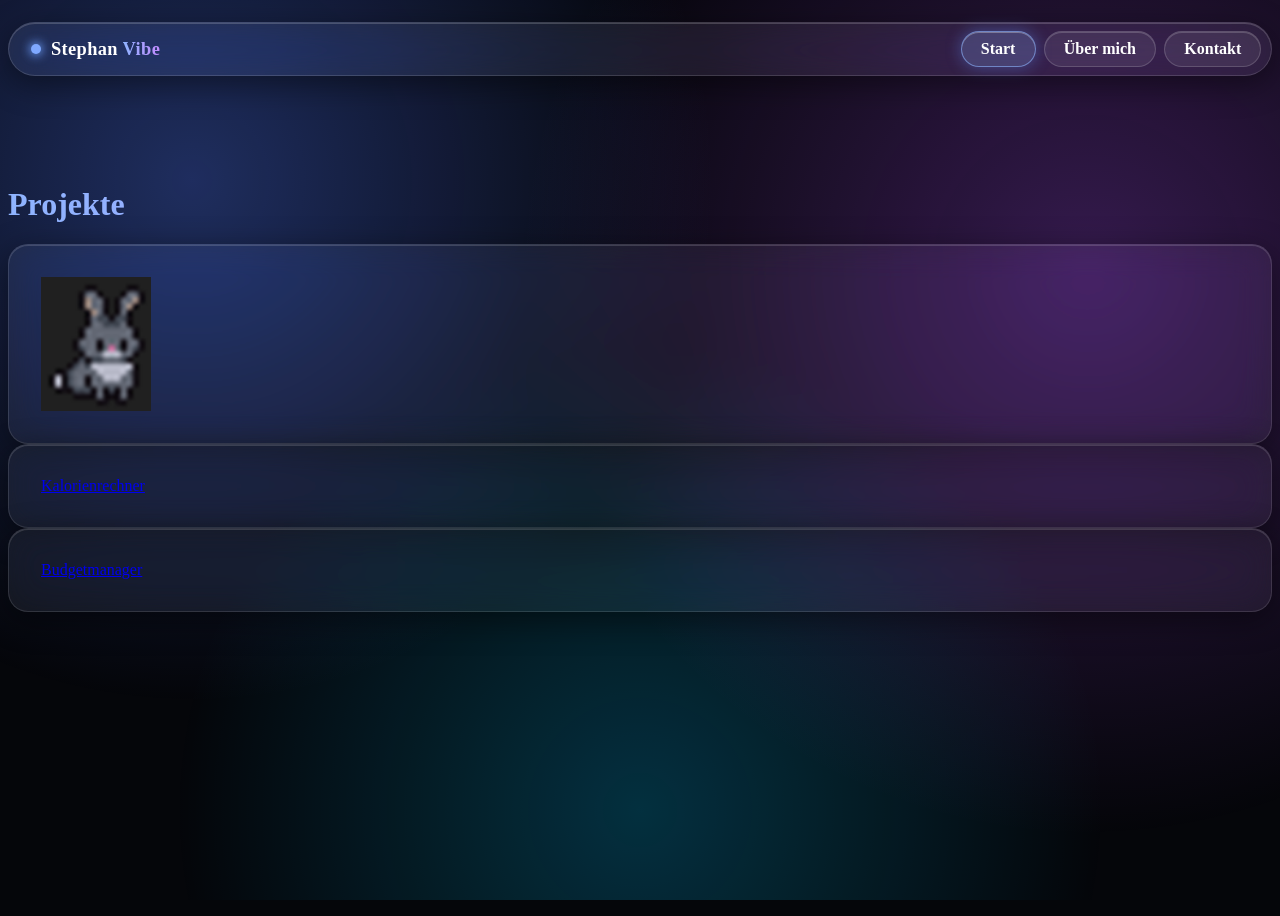
==== buecher.html @ 0dea40d4 "." ====
<!DOCTYPE html>
<html lang="de">

<head>
    <meta charset="UTF-8">
    <meta name="viewport" content="width=device-width, initial-scale=1.0">
    <title>Stephan Vibe - Bücher</title>

    <link rel="stylesheet" href="css/bootstrap.min.css">
    <link rel="stylesheet" href="css/style.css">
    <link rel="stylesheet" href="css/glass.css">
    <link rel="stylesheet" href="css/ueberMich.css">
</head>
<body class="text-light">

    <header class="fixed-top glass-header">
        <div class="container">
            <nav class="glass-nav">
                <a class="nav-brand" href="index.html">
                    <span class="brand-dot"></span>
                    <span class="brand-text">Stephan <span>Vibe</span></span>
                </a>

                <div class="nav-buttons">
                    <a class="glass-button active" href="index.html">Start</a>
                    <a class="glass-button" href="ueberMich.html">Über mich</a>
                    <a class="glass-button" href="kontakt.html">Kontakt</a>
                </div>
            </nav>
        </div>
    </header>

    <main class="container" style="margin-top: 110px;">
        <h1 class="page-title mb-5 text-center">Projekte</h1>

        <div class="glass-card hobby-card mb-4">
            <a href="https://stephanvibe.github.io/HoppelHase/" target="_blank">
                <img src="pictures/bunny.png" class="hobby-img">
            </a>
        </div>

        <div class="glass-card hobby-card mb-4">
            <a href="https://stephanvibe.github.io/Kalorienrechner/" target="_blank">Kalorienrechner</a>
        </div>

        <div class="glass-card hobby-card mb-4">
            <a href="https://stephanvibe.github.io/Budgetmanager/" target="_blank">Budgetmanager</a>
        </div>
    </main>
    

</body>
---- css/style.css ----
.custom-button-style {
    /* Macht das Element zu einer Box, die Breite und Höhe akzeptiert */
    display: flex;

    /* Deine Wunsch-Größe (erzwingen) */
    width: 7rem;
    height: 3rem;

    background-color: transparent;

    /* Text-Farbe und Unterstrich entfernen */
    color: white;
    text-decoration: none;


    /* Damit es beim Hovern weich einfadet */
    transition: background-color 0.3s ease, border-color 0.3s ease, box-shadow 0.3s ease;



    justify-content: center;
    align-items: center;
    border-radius: 1rem;

    border-style: solid;
    border-width: 1.6px;
    border-top-color: #ffffff;
    /* Oben weiß */
    border-left-color: #ffffff;
    /* Links weiß */
    border-right-color: #000000;
    /* Rechts dunkel */
    border-bottom-color: #000000;
    /* Unten dunkel */

    transition: all 0.1s ease;

}

/* Der Zustand, wenn man den Button gedrückt HÄLT */
.custom-button-style:active {
    /* 3D-Effekt umdrehen: Licht schaltet um auf unten rechts */
    border-top-color: #333333;
    /* Oben dunkel */
    border-left-color: #333333;
    /* Links dunkel */
    border-right-color: #ffffff;
    /* Rechts weiß */
    border-bottom-color: #ffffff;
    /* Unten weiß */

    /* Optional: Ein minimales Absenken nach unten rechts verstärkt den 3D-Effekt beim Drücken */
    transform: translate(1px, 1px);
}


/* Der Hover-Effekt, damit sich beim Drüberfahren auch was tut */
.white-hover:hover {
    box-shadow: 0 10px 20px rgba(255, 255, 255, 0.7);
    border-radius: 1rem;
}



.btn-hover-red:hover {
    box-shadow: 0 10px 20px rgba(255, 0, 0, 0.6);
    border-radius: 1rem;

}
---- css/glass.css ----
/* ===== glass.css – gemeinsam für alle Seiten ===== */

/* ---------- Hintergrund mit Lichtflecken ---------- */
body {
    background: #05060a !important;
    min-height: 100vh;
    overflow-x: hidden; /* nie seitlich scrollen */
}

body::before {
    content: "";
    position: fixed;
    inset: 0;
    z-index: -1;
    background:
        radial-gradient(circle at 15% 20%, rgba(80, 120, 255, 0.35), transparent 40%),
        radial-gradient(circle at 85% 30%, rgba(180, 80, 255, 0.28), transparent 45%),
        radial-gradient(circle at 50% 90%, rgba(0, 200, 255, 0.22), transparent 45%);
}

/* ---------- Glas-Karte ---------- */
.glass-card {
    --mx: 50%;
    --my: 50%;
    position: relative;
    overflow: hidden;
    padding: 2rem;
    border-radius: 20px;
    background: rgba(255, 255, 255, 0.06);
    -webkit-backdrop-filter: blur(16px) saturate(140%);
    backdrop-filter: blur(16px) saturate(140%);
    border: 1px solid rgba(255, 255, 255, 0.12);
    box-shadow:
        0 8px 32px rgba(0, 0, 0, 0.45),
        inset 0 1px 0 rgba(255, 255, 255, 0.15);
    transition: transform 0.3s ease, border-color 0.3s ease, box-shadow 0.3s ease;
}

/* Lichtkegel, der der Maus folgt */
.glass-card::before {
    content: "";
    position: absolute;
    inset: 0;
    pointer-events: none;
    opacity: 0;
    transition: opacity 0.3s ease;
    background: radial-gradient(
        350px circle at var(--mx) var(--my),
        rgba(130, 170, 255, 0.22),
        transparent 60%
    );
}

.glass-card:hover {
    transform: translateY(-4px);
    border-color: rgba(140, 180, 255, 0.55);
    box-shadow:
        0 12px 40px rgba(0, 0, 0, 0.5),
        0 0 28px rgba(100, 150, 255, 0.45),
        inset 0 1px 0 rgba(255, 255, 255, 0.25);
}

.glass-card:hover::before {
    opacity: 1;
}

/* Inhalt über dem Lichtkegel halten */
.glass-card > * {
    position: relative;
    z-index: 1;
}

/* ---------- Schwebende Glas-Navigation ---------- */
.glass-header {
    padding-top: 14px;
    pointer-events: none; /* nur die Pille selbst ist klickbar */
}

.glass-nav {
    pointer-events: auto;
    display: flex;
    align-items: center;
    justify-content: space-between;
    gap: 1rem;
    padding: 0.5rem 0.6rem 0.5rem 1.4rem;
    border-radius: 999px;
    background: rgba(255, 255, 255, 0.07);
    -webkit-backdrop-filter: blur(18px) saturate(150%);
    backdrop-filter: blur(18px) saturate(150%);
    border: 1px solid rgba(255, 255, 255, 0.14);
    box-shadow:
        0 8px 32px rgba(0, 0, 0, 0.45),
        inset 0 1px 0 rgba(255, 255, 255, 0.18);
}

/* ---------- Schriftzug ---------- */
.nav-brand {
    display: flex;
    align-items: center;
    gap: 0.6rem;
    text-decoration: none;
    font-weight: 700;
    font-size: 1.15rem;
    letter-spacing: 0.02em;
    color: #fff;
    white-space: nowrap;
}

.nav-brand:hover {
    color: #fff;
}

.brand-dot {
    width: 10px;
    height: 10px;
    border-radius: 50%;
    background: #7fa8ff;
    box-shadow: 0 0 10px 2px rgba(110, 160, 255, 0.8);
    animation: brandPulse 2.4s ease-in-out infinite;
}

.brand-text span {
    background: linear-gradient(90deg, #8fb4ff, #c28bff);
    -webkit-background-clip: text;
    background-clip: text;
    color: transparent;
}

@keyframes brandPulse {
    0%, 100% { opacity: 1;   transform: scale(1); }
    50%      { opacity: 0.6; transform: scale(0.8); }
}

.nav-buttons {
    display: flex;
    align-items: center;
    gap: 0.5rem;
}

/* ---------- Glas-Button ---------- */
.glass-button {
    position: relative;
    overflow: hidden;
    display: inline-block;
    padding: 0.5rem 1.2rem;
    border-radius: 999px;
    color: #fff;
    font-weight: 600;
    text-decoration: none;
    white-space: nowrap;
    background: rgba(255, 255, 255, 0.08);
    border: 1px solid rgba(255, 255, 255, 0.16);
    box-shadow: inset 0 1px 0 rgba(255, 255, 255, 0.18);
    transition: transform 0.25s ease, background 0.25s ease,
                border-color 0.25s ease, box-shadow 0.25s ease;
}

/* Lichtstreifen, der beim Hover über den Button läuft */
.glass-button::after {
    content: "";
    position: absolute;
    top: 0;
    left: -80%;
    width: 50%;
    height: 100%;
    pointer-events: none;
    background: linear-gradient(
        110deg,
        transparent,
        rgba(255, 255, 255, 0.35),
        transparent
    );
    transform: skewX(-20deg);
}

.glass-button:hover {
    color: #fff;
    transform: translateY(-2px);
    background: rgba(140, 180, 255, 0.18);
    border-color: rgba(140, 180, 255, 0.65);
    box-shadow:
        0 0 22px rgba(100, 150, 255, 0.55),
        inset 0 1px 0 rgba(255, 255, 255, 0.3);
}

.glass-button:hover::after {
    left: 130%;
    transition: left 0.7s ease;
}

.glass-button:active {
    transform: translateY(0);
}

/* Aktuelle Seite hervorheben */
.glass-button.active {
    background: rgba(140, 180, 255, 0.22);
    border-color: rgba(140, 180, 255, 0.6);
    box-shadow:
        0 0 16px rgba(100, 150, 255, 0.4),
        inset 0 1px 0 rgba(255, 255, 255, 0.3);
}

/* ---------- Handy: Navigation in zwei Zeilen ---------- */
@media (max-width: 575.98px) {
    .glass-header { padding-top: 10px; }

    .glass-nav {
        flex-direction: column;
        align-items: stretch;
        gap: 0.6rem;
        padding: 0.7rem 0.7rem;
        border-radius: 24px;
    }

    .nav-brand {
        justify-content: center;
        font-size: 1.05rem;
    }

    .nav-buttons {
        width: 100%;
        gap: 0.4rem;
    }

    /* drei gleich breite Buttons, die nie über den Rand laufen */
    .nav-buttons .glass-button {
        flex: 1 1 0;
        min-width: 0;
        text-align: center;
        padding: 0.5rem 0.25rem;
        font-size: 0.88rem;
    }

    .glass-card { padding: 1.5rem; }
}

/* Sehr schmale Handys */
@media (max-width: 359.98px) {
    .nav-buttons .glass-button { font-size: 0.78rem; }
    .nav-brand { font-size: 0.95rem; }
}
---- css/ueberMich.css ----
/* ===== ueberMich.css – nur "Über mich" ===== */

.page-title {
    background: linear-gradient(90deg, #8fb4ff, #c28bff);
    -webkit-background-clip: text;
    background-clip: text;
    color: transparent;
    font-weight: 700;
}

.hobby-img {
    display: block;
    width: 100%;
    max-width: 110px;
    height: auto;
    object-fit: contain;
    transition: transform 0.3s ease, filter 0.3s ease;
}

.hobby-card:hover .hobby-img {
    transform: scale(1.06);
    filter: drop-shadow(0 0 14px rgba(120, 165, 255, 0.7));
}

/* Schach-Bild ist ein Link: zusätzlich eigener Glow */
a.hobby-link:hover .hobby-img {
    transform: scale(1.12);
    filter: drop-shadow(0 0 18px rgba(160, 200, 255, 0.95));
}
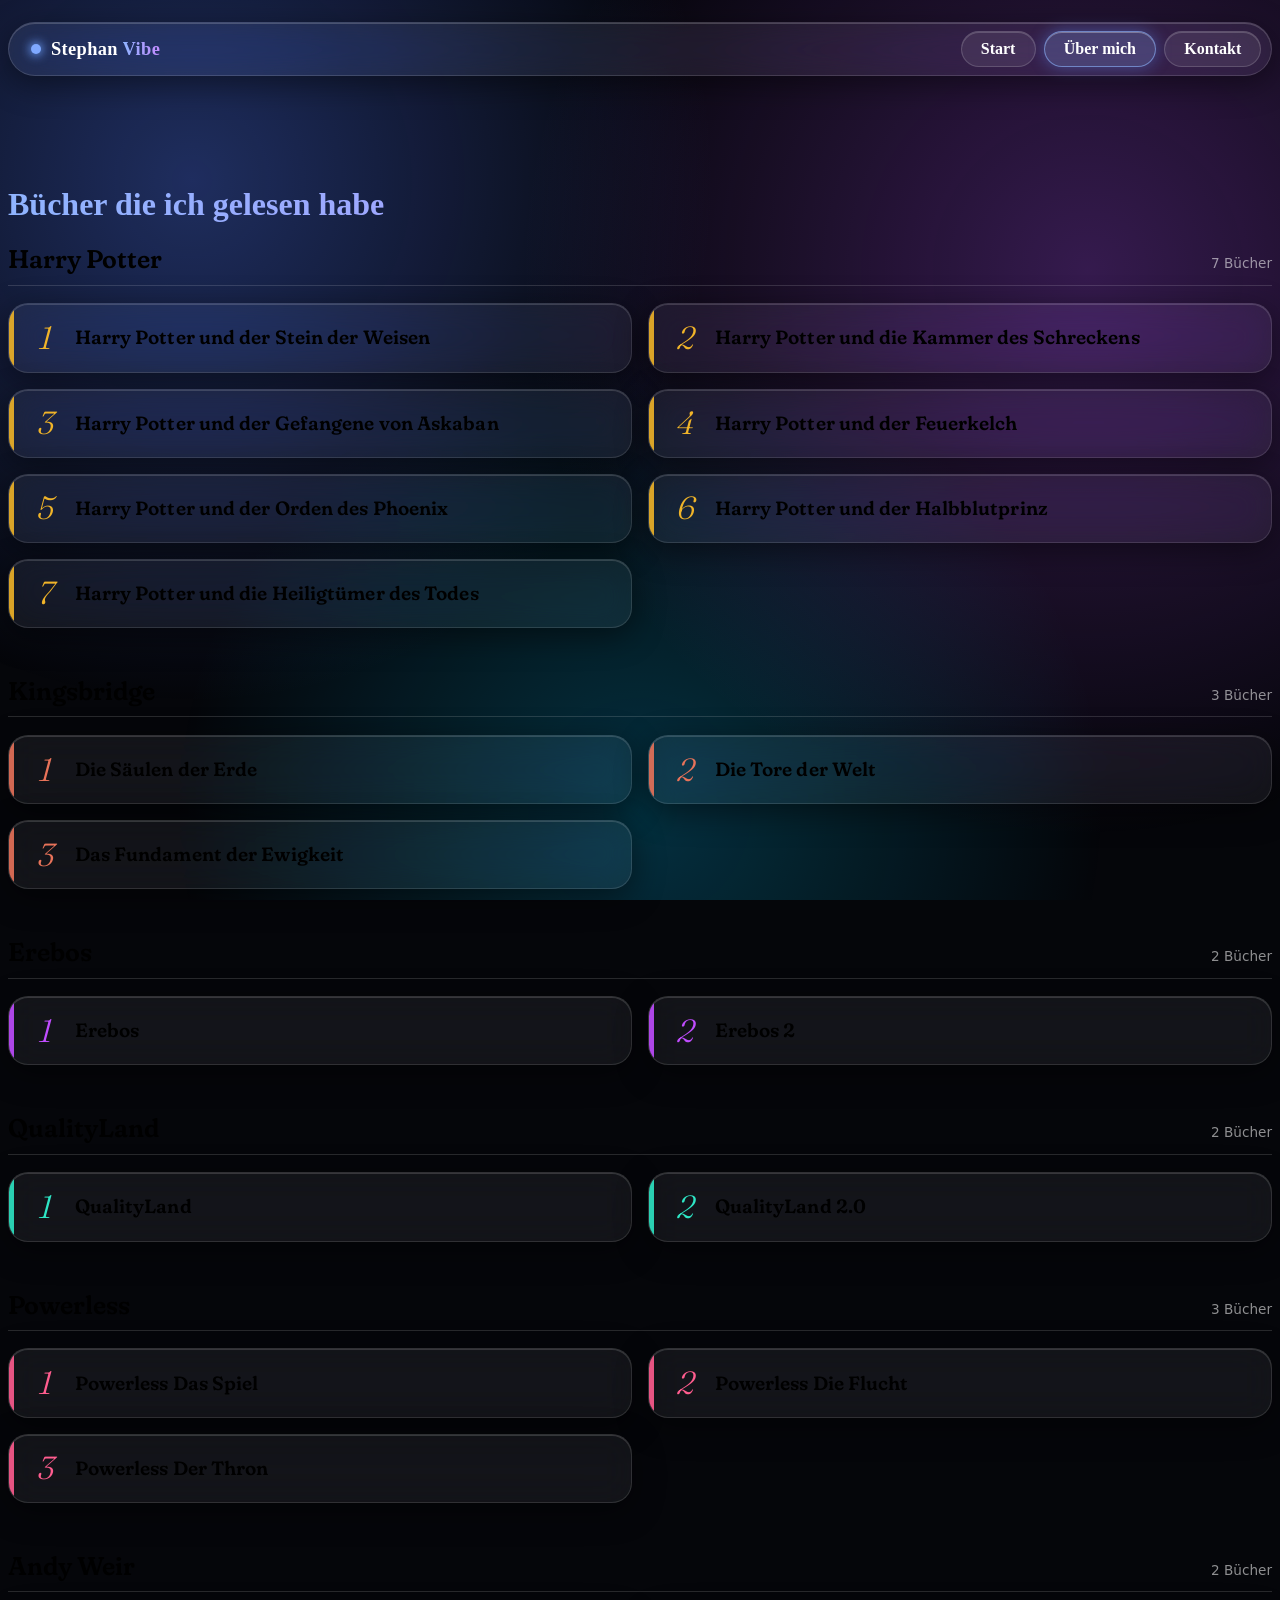
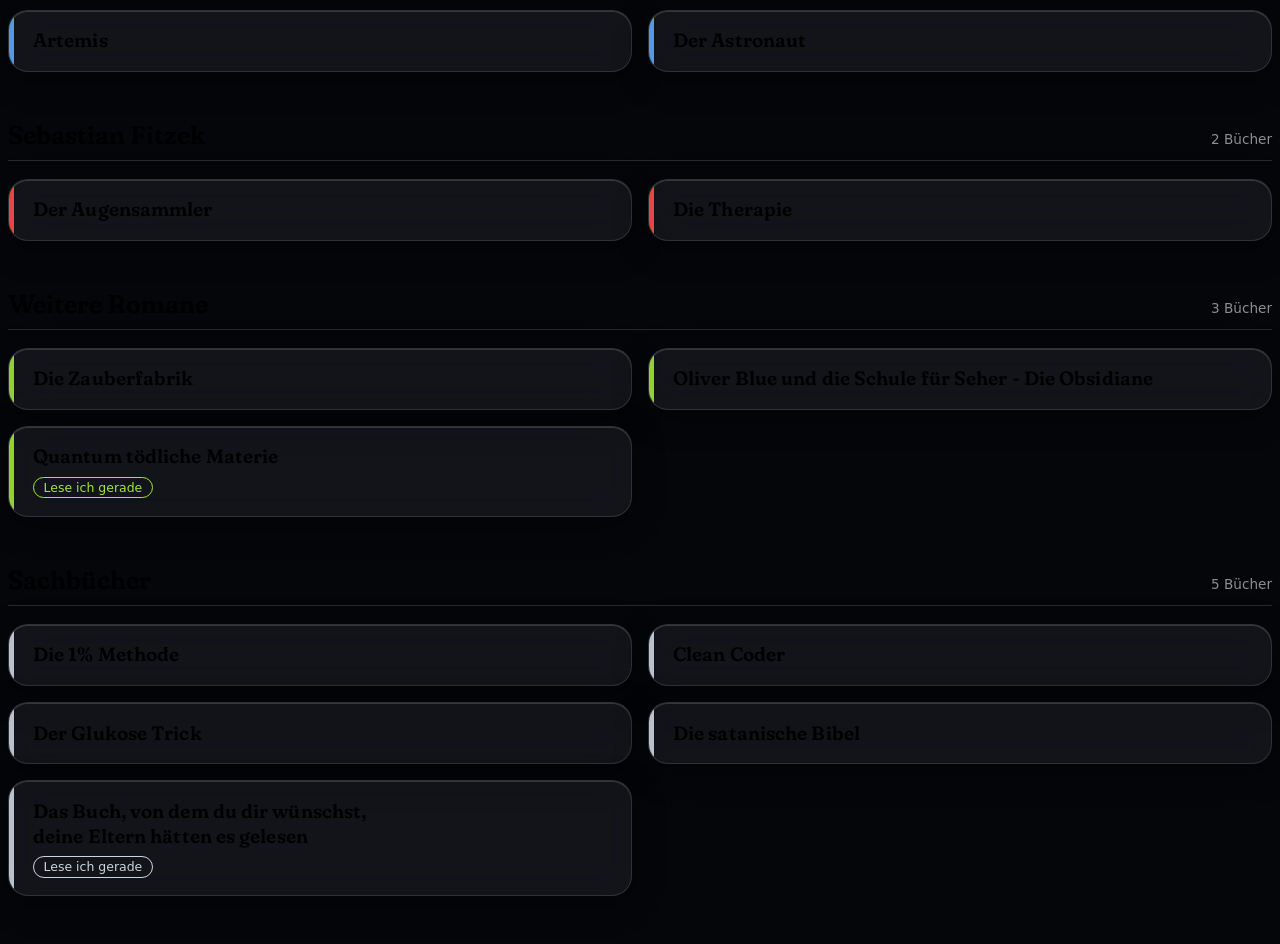
==== commit 8b8fadfe: "buecher" ====
--- a/buecher.html
+++ b/buecher.html
@@ -1,18 +1,24 @@
 <!DOCTYPE html>
 <html lang="de">
-
+ 
 <head>
     <meta charset="UTF-8">
     <meta name="viewport" content="width=device-width, initial-scale=1.0">
     <title>Stephan Vibe - Bücher</title>
-
+ 
+    <link rel="preconnect" href="https://fonts.googleapis.com">
+    <link rel="preconnect" href="https://fonts.gstatic.com" crossorigin>
+    <link href="https://fonts.googleapis.com/css2?family=Fraunces:ital,opsz,wght,SOFT@0,9..144,300..700,0..100;1,9..144,300..700,0..100&display=swap" rel="stylesheet">
+ 
     <link rel="stylesheet" href="css/bootstrap.min.css">
     <link rel="stylesheet" href="css/style.css">
     <link rel="stylesheet" href="css/glass.css">
     <link rel="stylesheet" href="css/ueberMich.css">
+    <link rel="stylesheet" href="css/buecher.css">
 </head>
+ 
 <body class="text-light">
-
+ 
     <header class="fixed-top glass-header">
         <div class="container">
             <nav class="glass-nav">
@@ -20,33 +26,302 @@
                     <span class="brand-dot"></span>
                     <span class="brand-text">Stephan <span>Vibe</span></span>
                 </a>
-
+ 
                 <div class="nav-buttons">
-                    <a class="glass-button active" href="index.html">Start</a>
-                    <a class="glass-button" href="ueberMich.html">Über mich</a>
+                    <a class="glass-button" href="index.html">Start</a>
+                    <a class="glass-button active" href="ueberMich.html">Über mich</a>
                     <a class="glass-button" href="kontakt.html">Kontakt</a>
                 </div>
             </nav>
         </div>
     </header>
-
+ 
     <main class="container" style="margin-top: 110px;">
-        <h1 class="page-title mb-5 text-center">Projekte</h1>
-
-        <div class="glass-card hobby-card mb-4">
-            <a href="https://stephanvibe.github.io/HoppelHase/" target="_blank">
-                <img src="pictures/bunny.png" class="hobby-img">
-            </a>
-        </div>
-
-        <div class="glass-card hobby-card mb-4">
-            <a href="https://stephanvibe.github.io/Kalorienrechner/" target="_blank">Kalorienrechner</a>
-        </div>
-
-        <div class="glass-card hobby-card mb-4">
-            <a href="https://stephanvibe.github.io/Budgetmanager/" target="_blank">Budgetmanager</a>
-        </div>
+ 
+        <h1 class="page-title mb-4 text-center">Bücher die ich gelesen habe</h1>
+ 
+        <section class="book-group g-potter">
+            <h2 class="book-group-title">Harry Potter<small></small></h2>
+            <div class="book-grid">
+                <article class="glass-card book-card">
+                    <span class="book-vol">1</span>
+                    <div class="book-info">
+                        <h3 class="book-title">Harry Potter und der Stein der Weisen</h3>
+                        
+                    </div>
+                </article>
+                <article class="glass-card book-card">
+                    <span class="book-vol">2</span>
+                    <div class="book-info">
+                        <h3 class="book-title">Harry Potter und die Kammer des Schreckens</h3>
+                        
+                    </div>
+                </article>
+                <article class="glass-card book-card">
+                    <span class="book-vol">3</span>
+                    <div class="book-info">
+                        <h3 class="book-title">Harry Potter und der Gefangene von Askaban</h3>
+                        
+                    </div>
+                </article>
+                <article class="glass-card book-card">
+                    <span class="book-vol">4</span>
+                    <div class="book-info">
+                        <h3 class="book-title">Harry Potter und der Feuerkelch</h3>
+                        
+                    </div>
+                </article>
+                <article class="glass-card book-card">
+                    <span class="book-vol">5</span>
+                    <div class="book-info">
+                        <h3 class="book-title">Harry Potter und der Orden des Phoenix</h3>
+                        
+                    </div>
+                </article>
+                <article class="glass-card book-card">
+                    <span class="book-vol">6</span>
+                    <div class="book-info">
+                        <h3 class="book-title">Harry Potter und der Halbblutprinz</h3>
+                        
+                    </div>
+                </article>
+                <article class="glass-card book-card">
+                    <span class="book-vol">7</span>
+                    <div class="book-info">
+                        <h3 class="book-title">Harry Potter und die Heiligtümer des Todes</h3>
+                        
+                    </div>
+                </article>
+            </div>
+        </section>
+ 
+        <section class="book-group g-follett">
+            <h2 class="book-group-title">Kingsbridge<small></small></h2>
+            <div class="book-grid">
+                <article class="glass-card book-card">
+                    <span class="book-vol">1</span>
+                    <div class="book-info">
+                        <h3 class="book-title">Die Säulen der Erde</h3>
+                        
+                    </div>
+                </article>
+                <article class="glass-card book-card">
+                    <span class="book-vol">2</span>
+                    <div class="book-info">
+                        <h3 class="book-title">Die Tore der Welt</h3>
+                        
+                    </div>
+                </article>
+                <article class="glass-card book-card">
+                    <span class="book-vol">3</span>
+                    <div class="book-info">
+                        <h3 class="book-title">Das Fundament der Ewigkeit</h3>
+                        
+                    </div>
+                </article>
+            </div>
+        </section>
+ 
+        <section class="book-group g-erebos">
+            <h2 class="book-group-title">Erebos<small></small></h2>
+            <div class="book-grid">
+                <article class="glass-card book-card">
+                    <span class="book-vol">1</span>
+                    <div class="book-info">
+                        <h3 class="book-title">Erebos</h3>
+                        
+                    </div>
+                </article>
+                <article class="glass-card book-card">
+                    <span class="book-vol">2</span>
+                    <div class="book-info">
+                        <h3 class="book-title">Erebos 2</h3>
+                        
+                    </div>
+                </article>
+            </div>
+        </section>
+ 
+        <section class="book-group g-quality">
+            <h2 class="book-group-title">QualityLand<small></small></h2>
+            <div class="book-grid">
+                <article class="glass-card book-card">
+                    <span class="book-vol">1</span>
+                    <div class="book-info">
+                        <h3 class="book-title">QualityLand</h3>
+                        
+                    </div>
+                </article>
+                <article class="glass-card book-card">
+                    <span class="book-vol">2</span>
+                    <div class="book-info">
+                        <h3 class="book-title">QualityLand 2.0</h3>
+                        
+                    </div>
+                </article>
+            </div>
+        </section>
+ 
+        <section class="book-group g-powerless">
+            <h2 class="book-group-title">Powerless<small></small></h2>
+            <div class="book-grid">
+                <article class="glass-card book-card">
+                    <span class="book-vol">1</span>
+                    <div class="book-info">
+                        <h3 class="book-title">Powerless Das Spiel</h3>
+                        
+                    </div>
+                </article>
+                <article class="glass-card book-card">
+                    <span class="book-vol">2</span>
+                    <div class="book-info">
+                        <h3 class="book-title">Powerless Die Flucht</h3>
+                        
+                    </div>
+                </article>
+                <article class="glass-card book-card">
+                    <span class="book-vol">3</span>
+                    <div class="book-info">
+                        <h3 class="book-title">Powerless Der Thron</h3>
+                        
+                    </div>
+                </article>
+            </div>
+        </section>
+ 
+        <section class="book-group g-weir">
+            <h2 class="book-group-title">Andy Weir<small></small></h2>
+            <div class="book-grid">
+                <article class="glass-card book-card">
+                    
+                    <div class="book-info">
+                        <h3 class="book-title">Artemis</h3>
+                        
+                    </div>
+                </article>
+                <article class="glass-card book-card">
+                    
+                    <div class="book-info">
+                        <h3 class="book-title">Der Astronaut</h3>
+                        
+                    </div>
+                </article>
+            </div>
+        </section>
+ 
+        <section class="book-group g-fitzek">
+            <h2 class="book-group-title">Sebastian Fitzek<small></small></h2>
+            <div class="book-grid">
+                <article class="glass-card book-card">
+                    
+                    <div class="book-info">
+                        <h3 class="book-title">Der Augensammler</h3>
+                        
+                    </div>
+                </article>
+                <article class="glass-card book-card">
+                    
+                    <div class="book-info">
+                        <h3 class="book-title">Die Therapie</h3>
+                        
+                    </div>
+                </article>
+            </div>
+        </section>
+ 
+        <section class="book-group g-roman">
+            <h2 class="book-group-title">Weitere Romane<small></small></h2>
+            <div class="book-grid">
+                <article class="glass-card book-card">
+                    
+                    <div class="book-info">
+                        <h3 class="book-title">Die Zauberfabrik</h3>
+                        
+                    </div>
+                </article>
+                <article class="glass-card book-card">
+                    
+                    <div class="book-info">
+                        <h3 class="book-title">Oliver Blue und die Schule für Seher - Die Obsidiane</h3>
+                        
+                    </div>
+                </article>
+                <article class="glass-card book-card">
+                    
+                    <div class="book-info">
+                        <h3 class="book-title">Quantum tödliche Materie</h3>
+                        <span class="book-status">Lese ich gerade</span>
+                    </div>
+                </article>
+            </div>
+        </section>
+ 
+        <section class="book-group g-sach">
+            <h2 class="book-group-title">Sachbücher<small></small></h2>
+            <div class="book-grid">
+                <article class="glass-card book-card">
+                    
+                    <div class="book-info">
+                        <h3 class="book-title">Die 1% Methode</h3>
+                        
+                    </div>
+                </article>
+                <article class="glass-card book-card">
+                    
+                    <div class="book-info">
+                        <h3 class="book-title">Clean Coder</h3>
+                        
+                    </div>
+                </article>
+                <article class="glass-card book-card">
+                    
+                    <div class="book-info">
+                        <h3 class="book-title">Der Glukose Trick</h3>
+                        
+                    </div>
+                </article>
+                <article class="glass-card book-card">
+                    
+                    <div class="book-info">
+                        <h3 class="book-title">Die satanische Bibel</h3>
+                        
+                    </div>
+                </article>
+                <article class="glass-card book-card">
+                    
+                    <div class="book-info">
+                        <h3 class="book-title">Das Buch, von dem du dir wünschst, deine Eltern hätten es gelesen</h3>
+                        <span class="book-status">Lese ich gerade</span>
+                    </div>
+                </article>
+            </div>
+        </section>
+ 
     </main>
-    
-
+ 
+    <script src="js/bootstrap.bundle.min.js"></script>
+ 
+    <script>
+        // Lichtkegel folgt der Maus auf den Glas-Karten
+        document.querySelectorAll('.glass-card').forEach(card => {
+            card.addEventListener('mousemove', e => {
+                const rect = card.getBoundingClientRect();
+                card.style.setProperty('--mx', `${e.clientX - rect.left}px`);
+                card.style.setProperty('--my', `${e.clientY - rect.top}px`);
+            });
+        });
+ 
+        // Anzahl pro Gruppe und insgesamt automatisch zählen
+        document.querySelectorAll('.book-group').forEach(group => {
+            const n = group.querySelectorAll('.book-card').length;
+            group.querySelector('.book-group-title small').textContent = n === 1 ? '1 Buch' : n + ' Bücher';
+        });
+        const total = document.querySelectorAll('.book-card').length;
+        document.getElementById('booksIntro').innerHTML =
+            `<strong>${total} Bücher</strong> – von Zauberschulen bis Clean Code. Die Reihen stehen zusammen, die Farbe am Rand ist der Buchrücken.`;
+    </script>
+ 
 </body>
+ 
+</html>
+ 
--- a/css/buecher.css
+++ b/css/buecher.css
@@ -0,0 +1,144 @@
+/* Bücher-Seite – ergänzt glass.css (Glas-Karten bleiben unverändert) */
+ 
+:root {
+    --book-serif: 'Fraunces', Georgia, 'Times New Roman', serif;
+}
+ 
+.books-intro {
+    max-width: 38rem;
+    margin: 0 auto 3.5rem;
+    text-align: center;
+    color: rgba(255, 255, 255, .72);
+    line-height: 1.6;
+}
+ 
+.books-intro strong {
+    color: #fff;
+    font-family: var(--book-serif);
+    font-weight: 600;
+}
+ 
+/* ---------- Gruppen ---------- */
+.book-group {
+    --accent: #8b7bff;
+    margin-bottom: 3rem;
+}
+ 
+.book-group-title {
+    display: flex;
+    align-items: baseline;
+    gap: .75rem;
+    margin: 0 0 1.1rem;
+    padding-bottom: .6rem;
+    border-bottom: 1px solid rgba(255, 255, 255, .14);
+    font-family: var(--book-serif);
+    font-size: 1.6rem;
+    font-weight: 600;
+    font-variation-settings: 'SOFT' 100, 'opsz' 48;
+    line-height: 1.2;
+}
+ 
+.book-group-title small {
+    margin-left: auto;
+    font-family: system-ui, -apple-system, 'Segoe UI', sans-serif;
+    font-size: .85rem;
+    font-weight: 400;
+    color: rgba(255, 255, 255, .55);
+}
+ 
+.book-grid {
+    display: grid;
+    grid-template-columns: 1fr;
+    gap: 1rem;
+}
+ 
+@media (min-width: 768px) {
+    .book-grid { grid-template-columns: repeat(2, 1fr); }
+}
+ 
+/* Serien-Farben: jede Reihe bekommt eine eigene Buchrücken-Farbe */
+.g-potter    { --accent: #f0b429; }
+.g-follett   { --accent: #e8735a; }
+.g-erebos    { --accent: #c04dff; }
+.g-quality   { --accent: #2ee6c5; }
+.g-powerless { --accent: #ff5d8f; }
+.g-weir      { --accent: #5aa9ff; }
+.g-fitzek    { --accent: #ff4d4d; }
+.g-roman     { --accent: #a3e635; }
+.g-sach      { --accent: #cbd5e1; }
+ 
+/* ---------- Karten ---------- */
+.book-card {
+    position: relative;
+    display: flex;
+    align-items: center;
+    gap: 1rem;
+    margin: 0;
+    padding: 1.1rem 1.25rem 1.1rem 1.5rem;
+    overflow: hidden;
+}
+ 
+/* Buchrücken links */
+.book-card::after {
+    content: "";
+    position: absolute;
+    inset: 0 auto 0 0;
+    width: 5px;
+    background: var(--accent);
+    opacity: .9;
+}
+ 
+.book-vol {
+    flex: 0 0 auto;
+    min-width: 1.6rem;
+    font-family: var(--book-serif);
+    font-size: 2rem;
+    font-weight: 300;
+    font-style: italic;
+    line-height: 1;
+    color: var(--accent);
+    text-align: center;
+}
+ 
+.book-info {
+    flex: 1 1 auto;
+    min-width: 0;
+}
+ 
+.book-title {
+    margin: 0;
+    font-family: var(--book-serif);
+    font-size: 1.2rem;
+    font-weight: 600;
+    font-variation-settings: 'SOFT' 100, 'opsz' 24;
+    line-height: 1.3;
+    letter-spacing: .005em;
+    text-wrap: balance;
+}
+ 
+.book-status {
+    display: inline-block;
+    margin-top: .45rem;
+    padding: .15rem .6rem;
+    border: 1px solid var(--accent);
+    border-radius: 999px;
+    font-family: system-ui, -apple-system, 'Segoe UI', sans-serif;
+    font-size: .78rem;
+    color: var(--accent);
+}
+ 
+/* Platzhalter für spätere Cover (einfach <img class="book-cover"> vor .book-info) */
+.book-cover {
+    flex: 0 0 auto;
+    width: 56px;
+    height: 84px;
+    object-fit: cover;
+    border-radius: 3px;
+    box-shadow: 0 4px 14px rgba(0, 0, 0, .45);
+}
+ 
+@media (max-width: 575px) {
+    .book-group-title { font-size: 1.35rem; }
+    .book-title { font-size: 1.08rem; }
+}
+ 
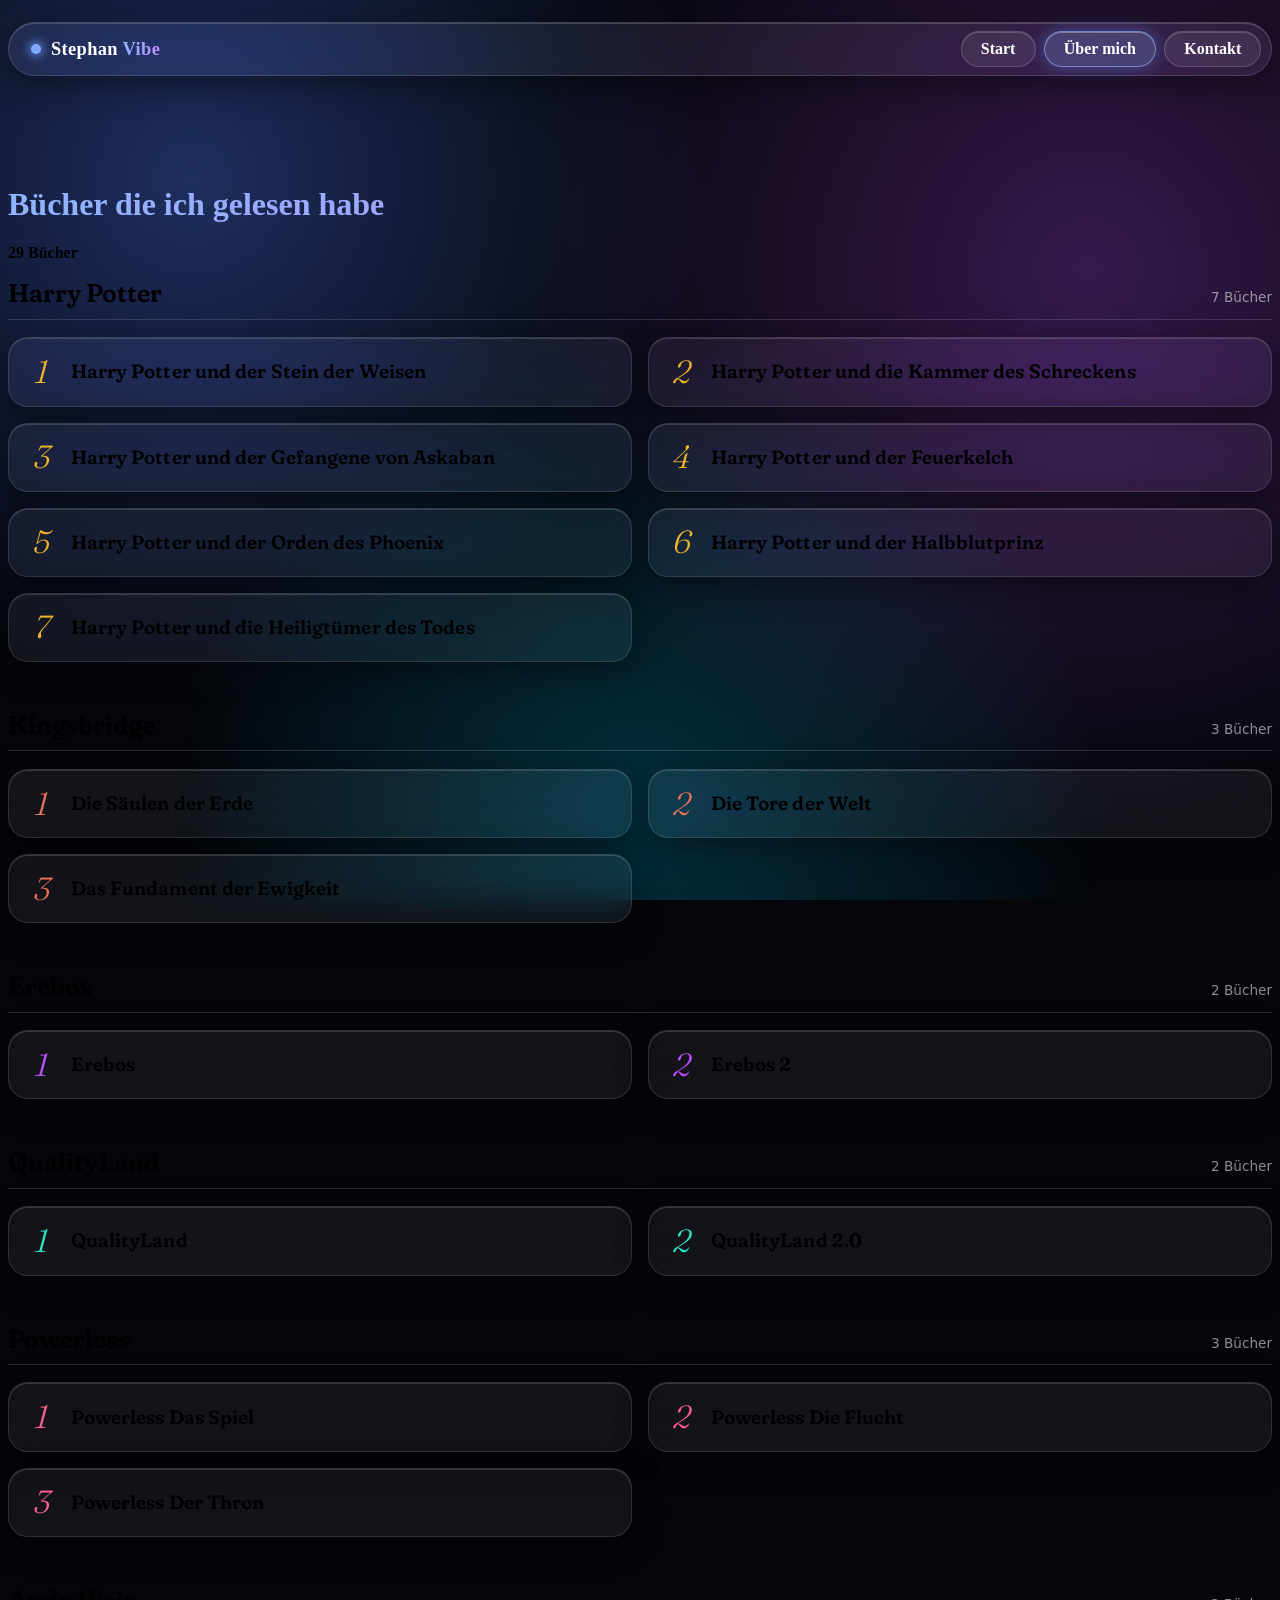
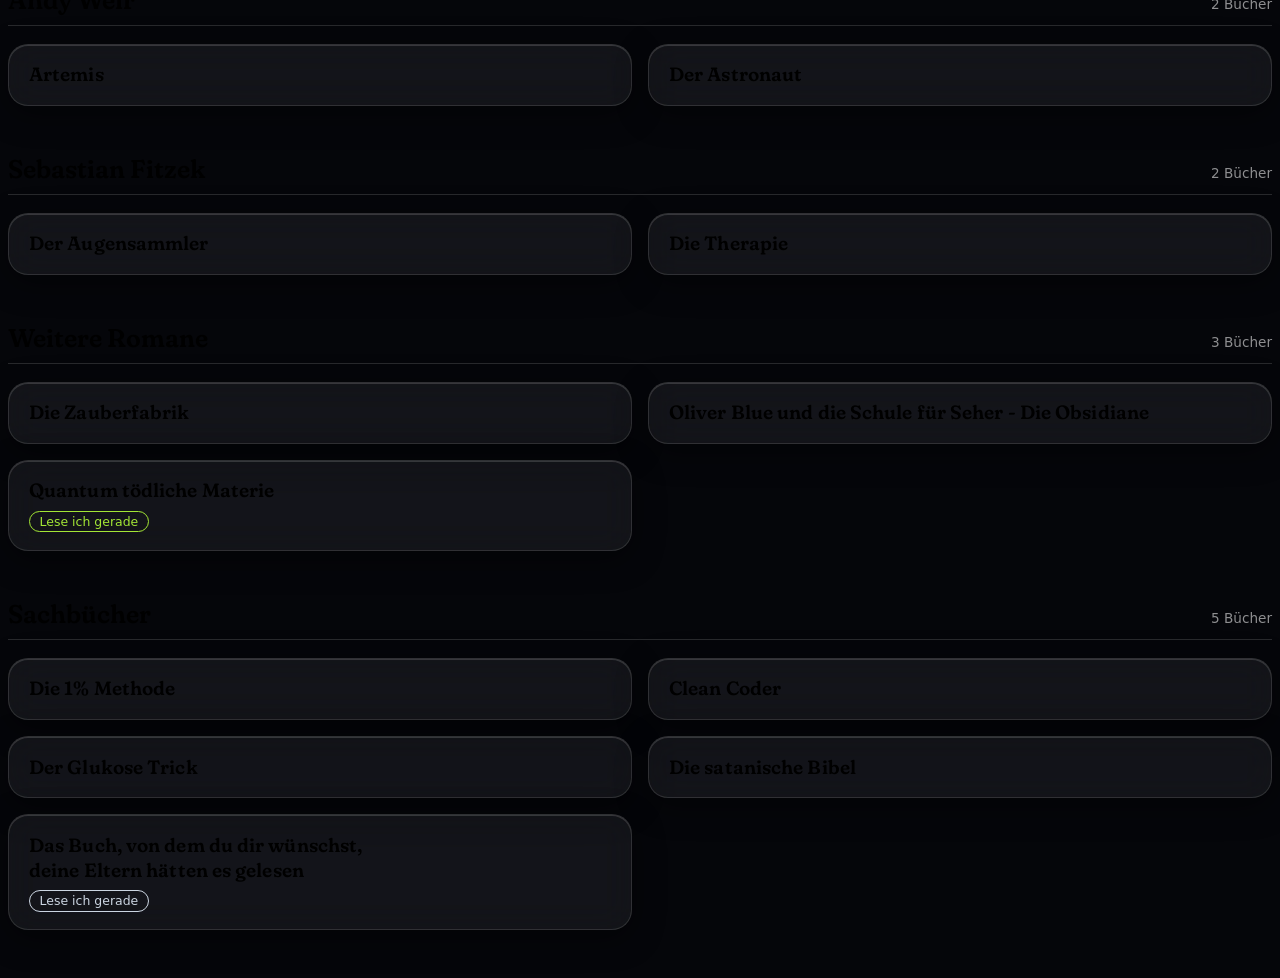
==== commit bb9e2092: "." ====
--- a/buecher.html
+++ b/buecher.html
@@ -39,6 +39,7 @@
     <main class="container" style="margin-top: 110px;">
  
         <h1 class="page-title mb-4 text-center">Bücher die ich gelesen habe</h1>
+        <p id="booksIntro" class="text-center"></p>
  
         <section class="book-group g-potter">
             <h2 class="book-group-title">Harry Potter<small></small></h2>
@@ -318,7 +319,7 @@
         });
         const total = document.querySelectorAll('.book-card').length;
         document.getElementById('booksIntro').innerHTML =
-            `<strong>${total} Bücher</strong> – von Zauberschulen bis Clean Code. Die Reihen stehen zusammen, die Farbe am Rand ist der Buchrücken.`;
+            `<strong>${total} Bücher</strong>`;
     </script>
  
 </body>
--- a/css/buecher.css
+++ b/css/buecher.css
@@ -74,18 +74,8 @@
     align-items: center;
     gap: 1rem;
     margin: 0;
-    padding: 1.1rem 1.25rem 1.1rem 1.5rem;
+    padding: 1.1rem 1.25rem;
     overflow: hidden;
-}
- 
-/* Buchrücken links */
-.book-card::after {
-    content: "";
-    position: absolute;
-    inset: 0 auto 0 0;
-    width: 5px;
-    background: var(--accent);
-    opacity: .9;
 }
  
 .book-vol {
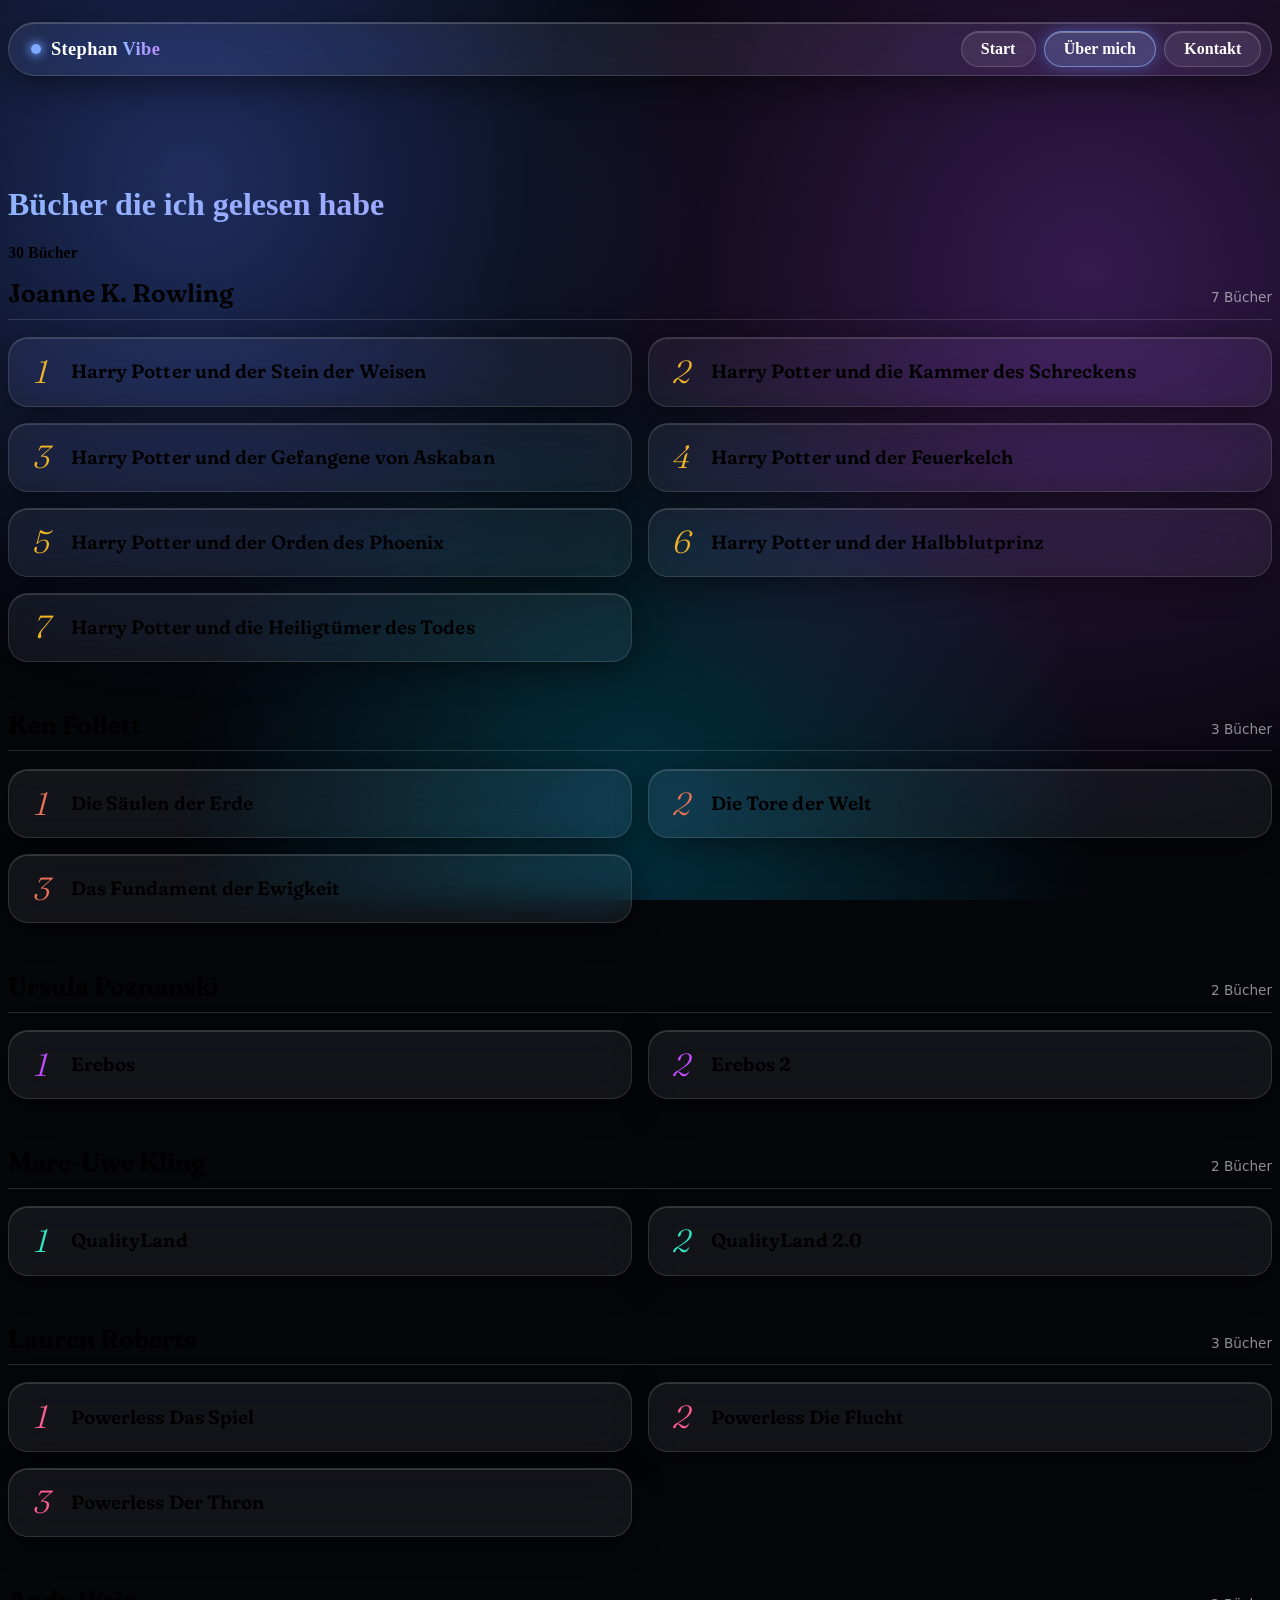
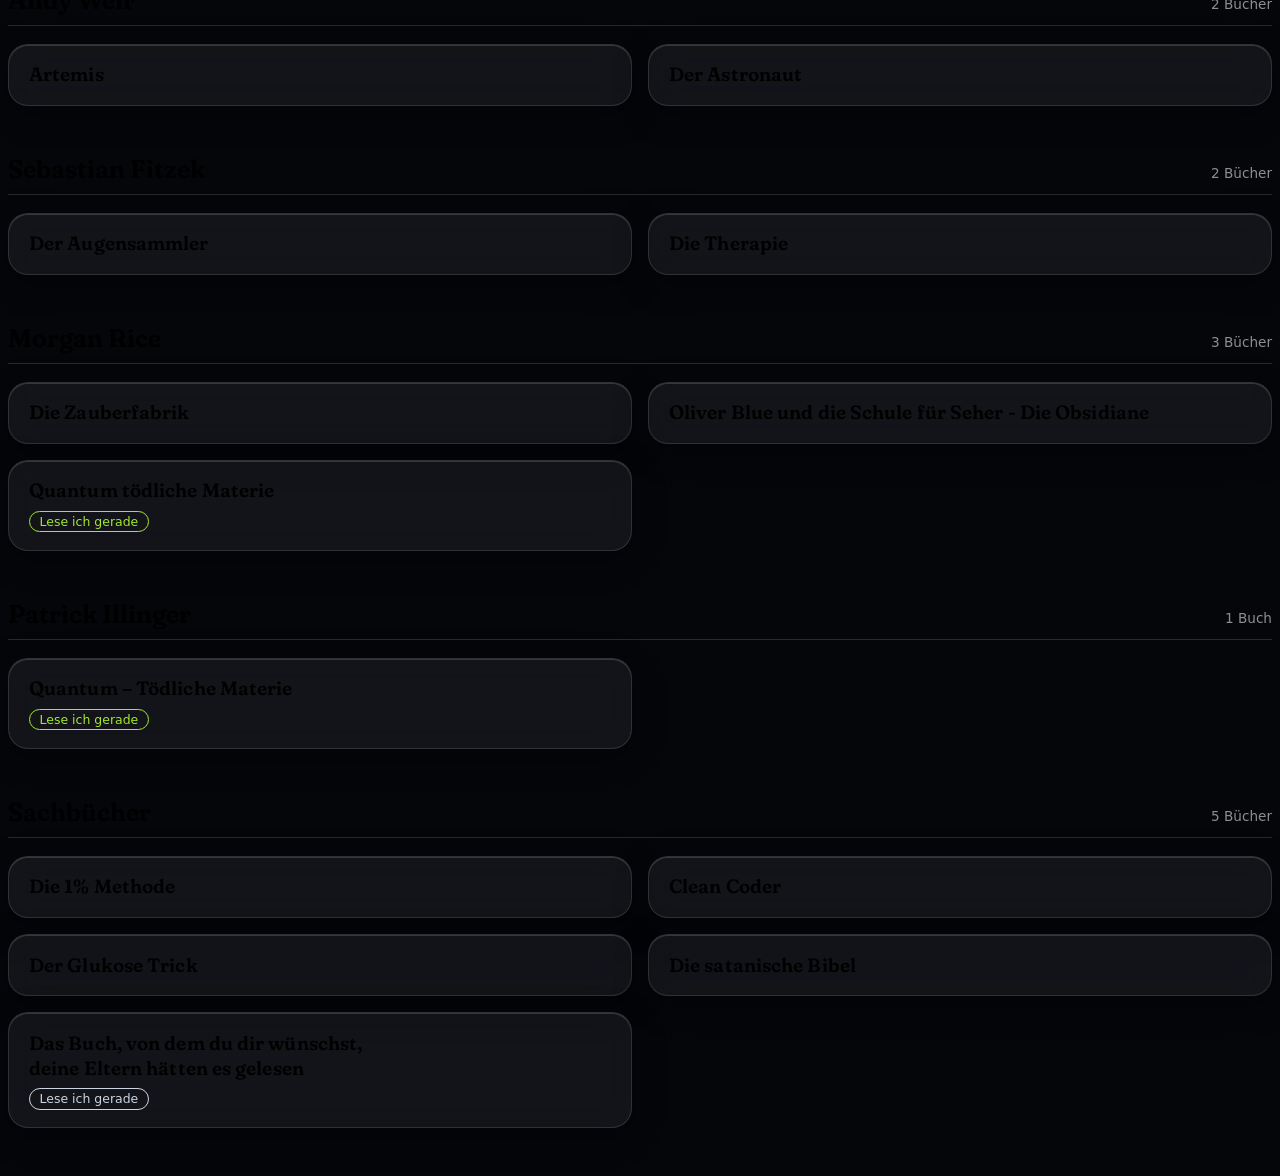
==== commit 16706a0f: "autoren angepasst" ====
--- a/buecher.html
+++ b/buecher.html
@@ -42,7 +42,7 @@
         <p id="booksIntro" class="text-center"></p>
  
         <section class="book-group g-potter">
-            <h2 class="book-group-title">Harry Potter<small></small></h2>
+            <h2 class="book-group-title">Joanne K. Rowling<small></small></h2>
             <div class="book-grid">
                 <article class="glass-card book-card">
                     <span class="book-vol">1</span>
@@ -97,7 +97,7 @@
         </section>
  
         <section class="book-group g-follett">
-            <h2 class="book-group-title">Kingsbridge<small></small></h2>
+            <h2 class="book-group-title">Ken Follett<small></small></h2>
             <div class="book-grid">
                 <article class="glass-card book-card">
                     <span class="book-vol">1</span>
@@ -124,7 +124,7 @@
         </section>
  
         <section class="book-group g-erebos">
-            <h2 class="book-group-title">Erebos<small></small></h2>
+            <h2 class="book-group-title">Ursula Poznanski<small></small></h2>
             <div class="book-grid">
                 <article class="glass-card book-card">
                     <span class="book-vol">1</span>
@@ -144,7 +144,7 @@
         </section>
  
         <section class="book-group g-quality">
-            <h2 class="book-group-title">QualityLand<small></small></h2>
+            <h2 class="book-group-title">Marc-Uwe Kling<small></small></h2>
             <div class="book-grid">
                 <article class="glass-card book-card">
                     <span class="book-vol">1</span>
@@ -164,7 +164,7 @@
         </section>
  
         <section class="book-group g-powerless">
-            <h2 class="book-group-title">Powerless<small></small></h2>
+            <h2 class="book-group-title">Lauren Roberts<small></small></h2>
             <div class="book-grid">
                 <article class="glass-card book-card">
                     <span class="book-vol">1</span>
@@ -231,7 +231,7 @@
         </section>
  
         <section class="book-group g-roman">
-            <h2 class="book-group-title">Weitere Romane<small></small></h2>
+            <h2 class="book-group-title">Morgan Rice<small></small></h2>
             <div class="book-grid">
                 <article class="glass-card book-card">
                     
@@ -254,6 +254,21 @@
                         <span class="book-status">Lese ich gerade</span>
                     </div>
                 </article>
+            </div>
+        </section>
+
+        <section class="book-group g-roman">
+            <h2 class="book-group-title">Patrick Illinger<small></small></h2>
+            <div class="book-grid">
+     
+                <article class="glass-card book-card">
+                    
+                    <div class="book-info">
+                        <h3 class="book-title">Quantum – Tödliche Materie</h3>
+                        <span class="book-status">Lese ich gerade</span>
+                    </div>
+                </article>
+
             </div>
         </section>
  
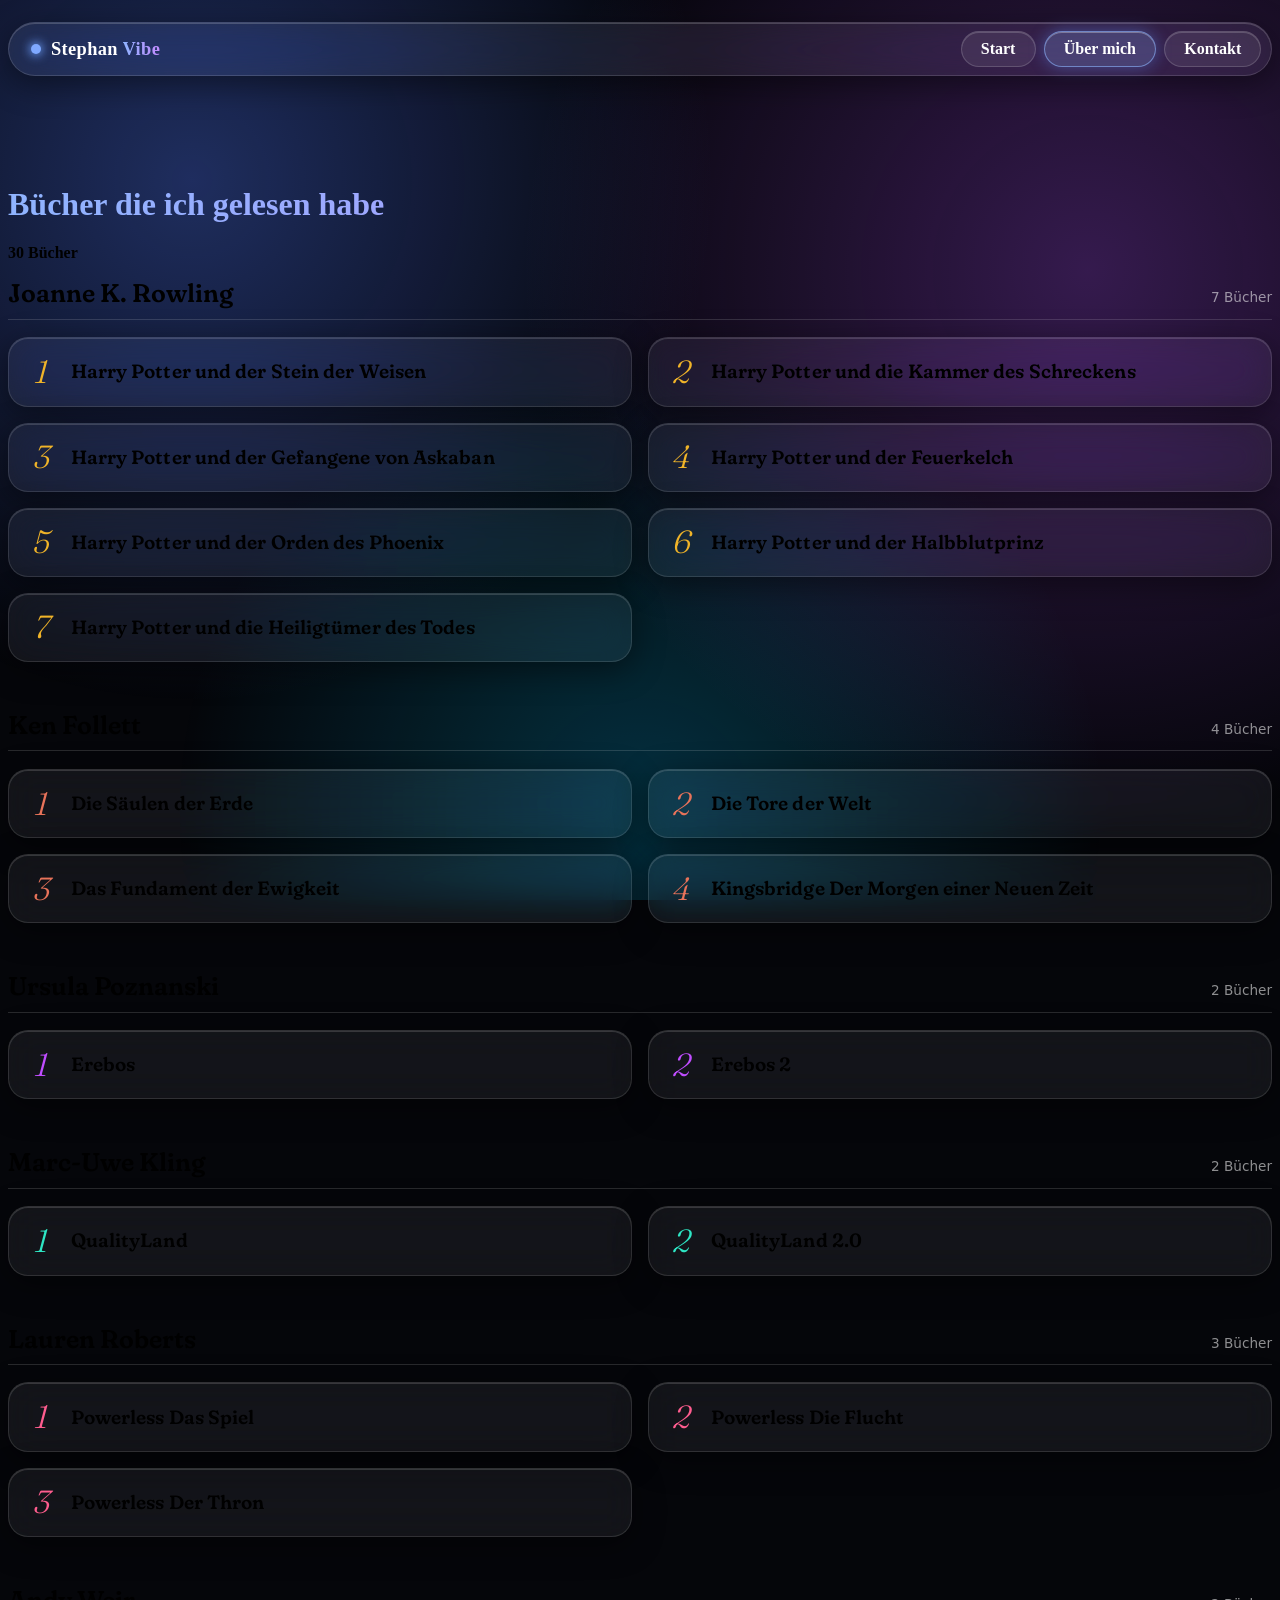
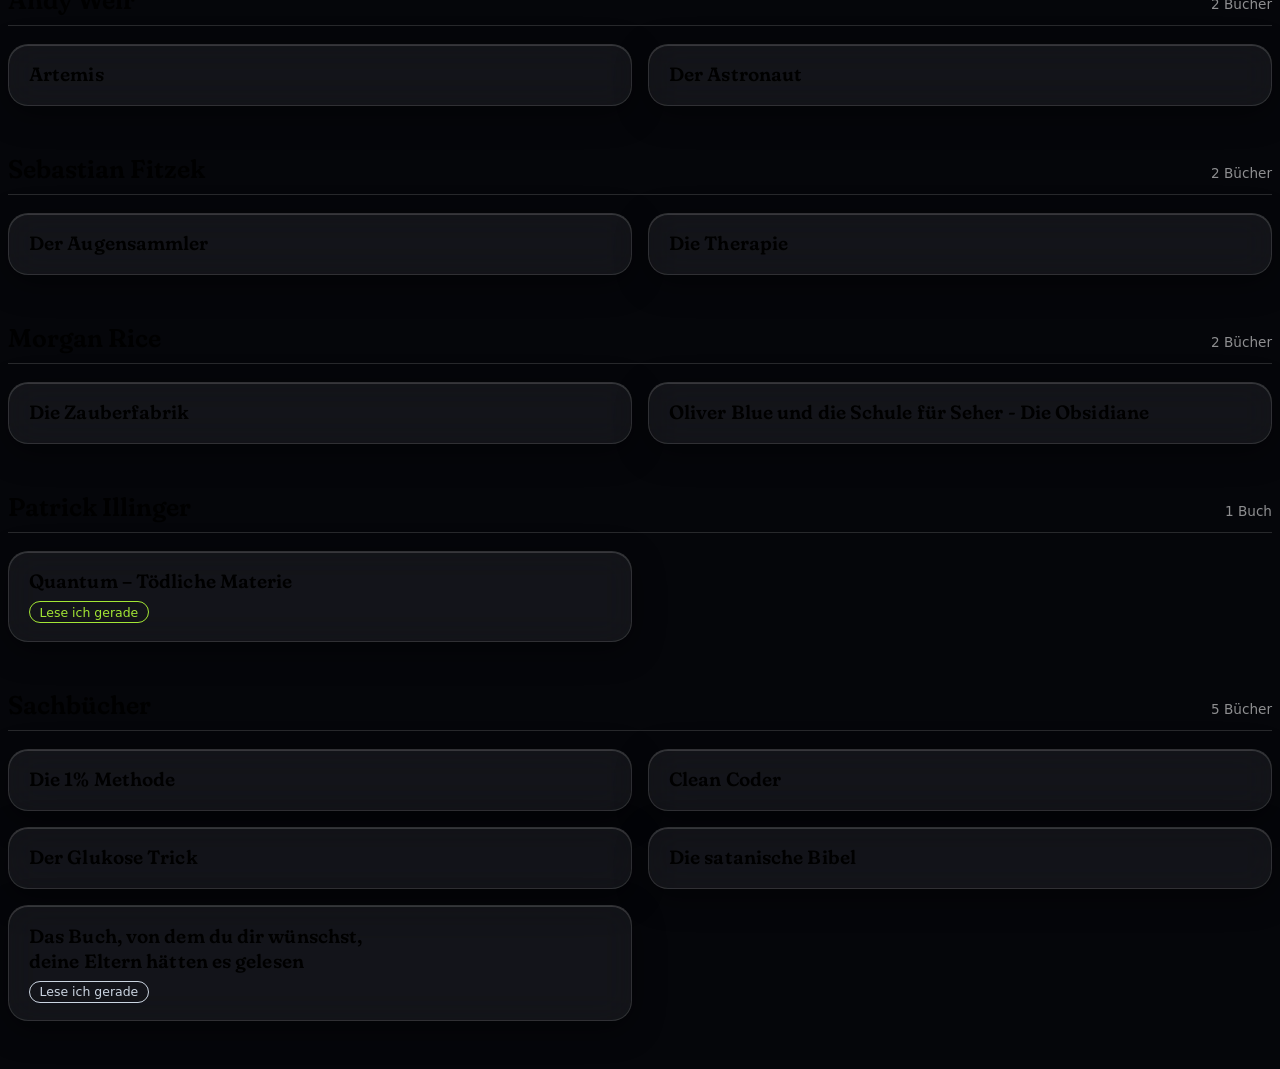
==== commit 37b9fb72: "bücher hinzugefügt" ====
--- a/buecher.html
+++ b/buecher.html
@@ -120,6 +120,14 @@
                         
                     </div>
                 </article>
+
+                <article class="glass-card book-card">
+                    <span class="book-vol">4</span>
+                    <div class="book-info">
+                        <h3 class="book-title">Kingsbridge Der Morgen einer Neuen Zeit</h3>
+                        
+                    </div>
+                </article>
             </div>
         </section>
  
@@ -247,13 +255,7 @@
                         
                     </div>
                 </article>
-                <article class="glass-card book-card">
-                    
-                    <div class="book-info">
-                        <h3 class="book-title">Quantum tödliche Materie</h3>
-                        <span class="book-status">Lese ich gerade</span>
-                    </div>
-                </article>
+
             </div>
         </section>
 
